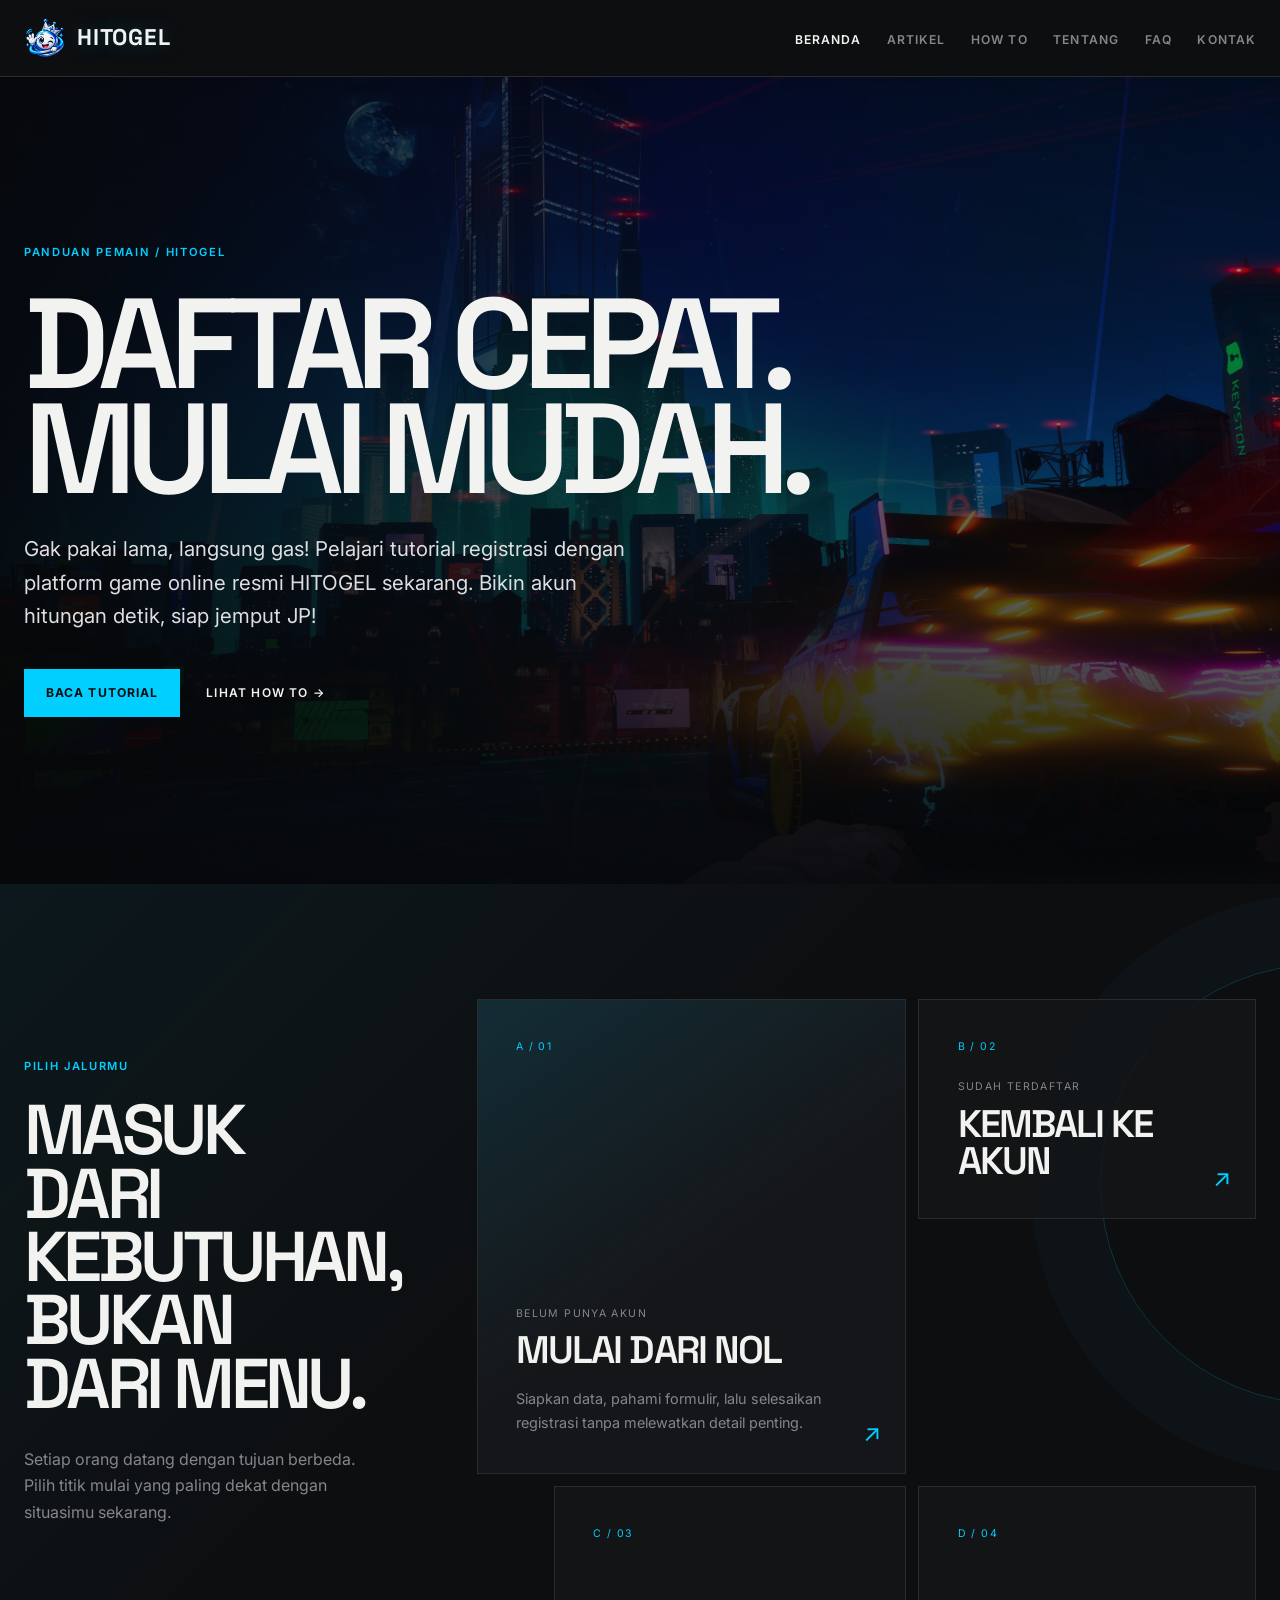
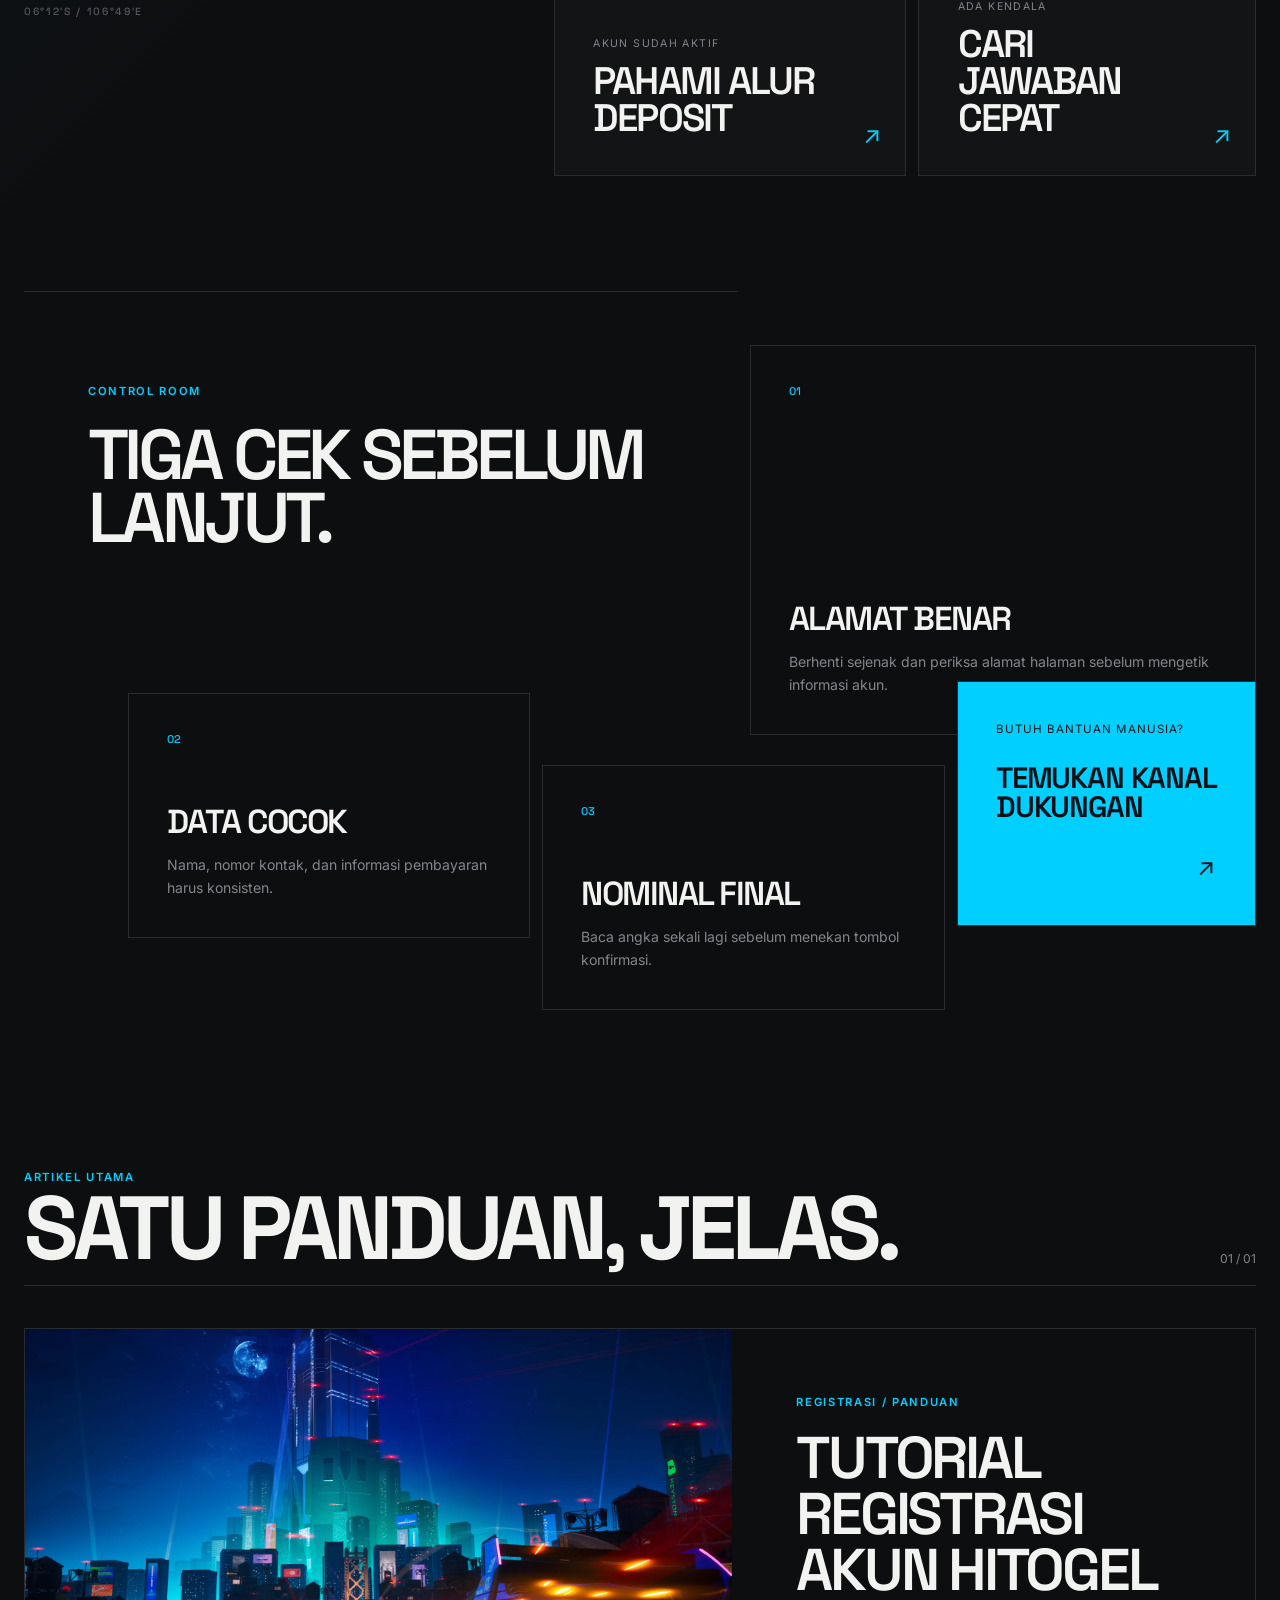
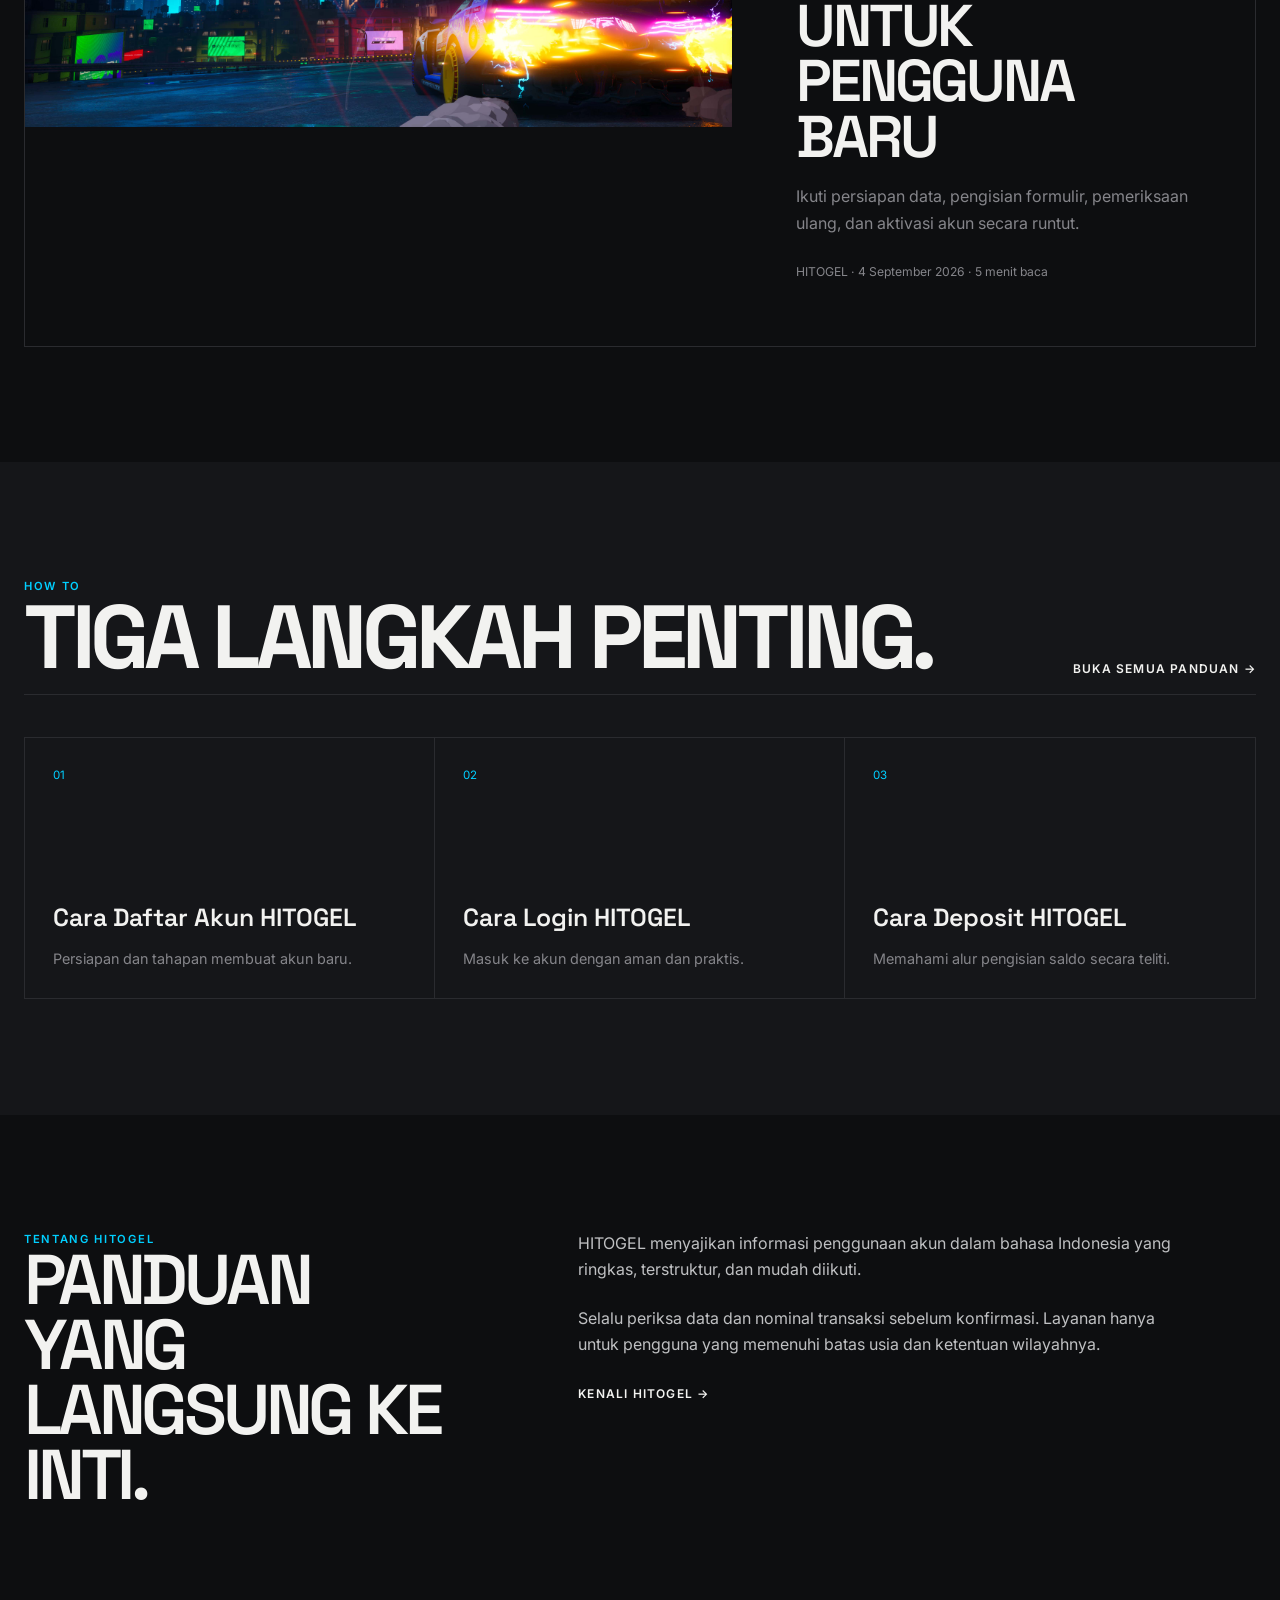
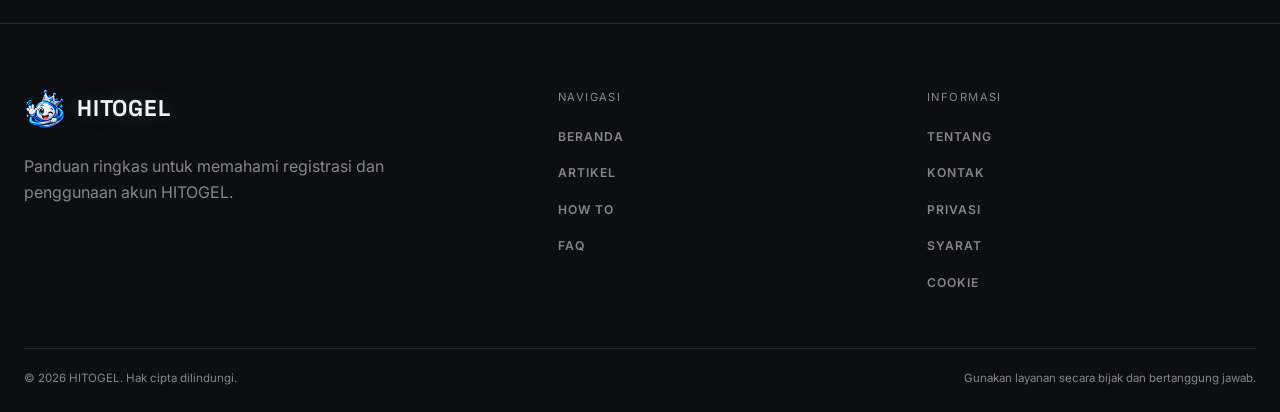
==== index.html @ c5bb704b "Add files via upload" ====
﻿<!doctype html>
<html lang="id">
  <head>
    <meta charset="utf-8" />
    <meta name="viewport" content="width=device-width,initial-scale=1" />
    <title>HITOGEL Tutorial Registrasi Dengan Platform Game Online Resmi</title>
    <meta
      name="description"
      content="Gak pakai lama, langsung gas! Pelajari tutorial registrasi dengan platform game online resmi HITOGEL sekarang. Bikin akun hitungan detik, siap jemput JP!"
    />
    <meta name="robots" content="index, follow, max-image-preview:large" />
    <link rel="canonical" href="https://hitogelsakti.github.io/" />
    <link rel="icon" href="assets/HitogelIcon.png" type="image/png" />
    <link rel="apple-touch-icon" href="assets/HitogelIcon.png" />
    <link rel="stylesheet" href="/css/global.css" />
    <meta property="og:locale" content="id_ID" />
    <meta property="og:type" content="website" />
    <meta property="og:site_name" content="HITOGEL" />
    <meta
      property="og:title"
      content="HITOGEL Tutorial Registrasi Dengan Platform Game Online Resmi"
    />
    <meta
      property="og:description"
      content="Gak pakai lama, langsung gas! Pelajari tutorial registrasi dengan platform game online resmi HITOGEL sekarang. Bikin akun hitungan detik, siap jemput JP!"
    />
    <meta property="og:url" content="https://hitogelsakti.github.io/" />
    <meta
      property="og:image"
      content="https://hitogelsakti.github.io/assets/images/modern-game-banner.jpg"
    />
    <meta property="og:image:alt" content="Banner game modern HITOGEL" />
    <meta name="twitter:card" content="summary_large_image" />
    <meta
      name="twitter:title"
      content="HITOGEL Tutorial Registrasi Dengan Platform Game Online Resmi"
    />
    <meta
      name="twitter:description"
      content="Gak pakai lama, langsung gas! Pelajari tutorial registrasi dengan platform game online resmi HITOGEL sekarang. Bikin akun hitungan detik, siap jemput JP!"
    />
    <meta
      name="twitter:image"
      content="https://hitogelsakti.github.io/assets/images/modern-game-banner.jpg"
    />
    <script type="application/ld+json">
      {
        "@context": "https://schema.org",
        "@graph": [
          {
            "@type": "WebSite",
            "url": "https://hitogelsakti.github.io/",
            "name": "HITOGEL",
            "description": "Gak pakai lama, langsung gas! Pelajari tutorial registrasi dengan platform game online resmi HITOGEL sekarang. Bikin akun hitungan detik, siap jemput JP!",
            "inLanguage": "id-ID"
          },
          {
            "@type": "Organization",
            "name": "HITOGEL",
            "url": "https://hitogelsakti.github.io/",
            "logo": "https://hitogelsakti.github.io/assets/HitogelIcon.png"
          }
        ]
      }
    </script>
  </head>
  <body>
    <a class="skip-link" href="#content">Lewati ke konten</a>
    <header class="site-header">
      <nav class="container nav-wrap" aria-label="Navigasi utama">
        <a class="brand" href="/" aria-label="HITOGEL, beranda"
          ><img
            src="/assets/HitogelIcon.png"
            width="44"
            height="44"
            alt=""
          /><span>HITOGEL</span></a
        ><button
          class="menu-toggle"
          type="button"
          data-menu-toggle
          aria-expanded="false"
          aria-controls="main-menu"
        >
          Menu
        </button>
        <ul class="nav-list" id="main-menu" data-menu data-open="false">
          <li><a href="/" aria-current="page">Beranda</a></li>
          <li><a href="/articles/">Artikel</a></li>
          <li><a href="/howto/">How To</a></li>
          <li><a href="/about-us/">Tentang</a></li>
          <li><a href="/faq/">FAQ</a></li>
          <li><a href="/contact-us/">Kontak</a></li>
        </ul>
      </nav>
    </header>
    <main id="content">
      <section class="hero">
        <img
          class="hero-bg"
          src="/assets/images/modern-game-banner.jpg"
          width="1920"
          height="1080"
          alt="Arena balap futuristis di kota neon dari game modern"
        />
        <div class="hero-overlay"></div>
        <div class="container hero-content">
          <p class="eyebrow">Panduan Pemain / HITOGEL</p>
          <h1>Daftar cepat.<br />Mulai mudah.</h1>
          <p>
            Gak pakai lama, langsung gas! Pelajari tutorial registrasi dengan
            platform game online resmi HITOGEL sekarang. Bikin akun hitungan
            detik, siap jemput JP!
          </p>
          <div class="hero-actions">
            <a class="button" href="/article/tutorial-registrasi-hitogel/"
              >Baca tutorial</a
            ><a class="text-link" href="/howto/">Lihat How To &rarr;</a>
          </div>
        </div>
      </section>
      <section class="section route-section" aria-labelledby="route-title">
        <div class="container route-layout">
          <div class="route-intro">
            <p class="eyebrow">Pilih Jalurmu</p>
            <h2 id="route-title">Masuk dari kebutuhan, bukan dari menu.</h2>
            <p>
              Setiap orang datang dengan tujuan berbeda. Pilih titik mulai yang
              paling dekat dengan situasimu sekarang.
            </p>
            <span class="route-coordinate" aria-hidden="true"
              >06°12′S / 106°49′E</span
            >
          </div>
          <div class="route-map">
            <a class="route-tile route-tile-main" href="/howto/#cara-daftar">
              <span class="route-no">A / 01</span>
              <span class="route-state">Belum punya akun</span>
              <h3>Mulai dari nol</h3>
              <p>
                Siapkan data, pahami formulir, lalu selesaikan registrasi tanpa
                melewatkan detail penting.
              </p>
              <span class="route-arrow" aria-hidden="true">↗</span>
            </a>
            <a class="route-tile route-tile-login" href="/howto/#cara-login">
              <span class="route-no">B / 02</span>
              <span class="route-state">Sudah terdaftar</span>
              <h3>Kembali ke akun</h3>
              <span class="route-arrow" aria-hidden="true">↗</span>
            </a>
            <a class="route-tile route-tile-fund" href="/howto/#cara-deposit">
              <span class="route-no">C / 03</span>
              <span class="route-state">Akun sudah aktif</span>
              <h3>Pahami alur deposit</h3>
              <span class="route-arrow" aria-hidden="true">↗</span>
            </a>
            <a class="route-tile route-tile-help" href="/faq/">
              <span class="route-no">D / 04</span>
              <span class="route-state">Ada kendala</span>
              <h3>Cari jawaban cepat</h3>
              <span class="route-arrow" aria-hidden="true">↗</span>
            </a>
          </div>
        </div>
      </section>
      <section class="section control-section" aria-labelledby="control-title">
        <div class="container control-grid">
          <div class="control-title-wrap">
            <p class="eyebrow">Control Room</p>
            <h2 id="control-title">Tiga cek sebelum lanjut.</h2>
          </div>
          <div class="control-item control-item-wide">
            <span>01</span>
            <h3>Alamat benar</h3>
            <p>
              Berhenti sejenak dan periksa alamat halaman sebelum mengetik
              informasi akun.
            </p>
          </div>
          <div class="control-item">
            <span>02</span>
            <h3>Data cocok</h3>
            <p>Nama, nomor kontak, dan informasi pembayaran harus konsisten.</p>
          </div>
          <div class="control-item control-item-offset">
            <span>03</span>
            <h3>Nominal final</h3>
            <p>Baca angka sekali lagi sebelum menekan tombol konfirmasi.</p>
          </div>
          <a class="control-cta" href="/contact-us/">
            <span>Butuh bantuan manusia?</span>
            <strong>Temukan kanal dukungan</strong>
            <span aria-hidden="true">↗</span>
          </a>
        </div>
      </section>
      <section class="section">
        <div class="container">
          <div class="section-head">
            <div>
              <p class="eyebrow">Artikel Utama</p>
              <h2>Satu panduan, jelas.</h2>
            </div>
            <span class="section-index">01 / 01</span>
          </div>
          <a class="article-card" href="/article/tutorial-registrasi-hitogel/"
            ><div class="image-frame">
              <img
                src="/assets/images/modern-game-banner.jpg"
                width="1920"
                height="1080"
                alt="Pemandangan kota futuristis dalam game modern"
              />
            </div>
            <div class="article-copy">
              <p class="eyebrow">Registrasi / Panduan</p>
              <h3>Tutorial Registrasi Akun HITOGEL untuk Pengguna Baru</h3>
              <p>
                Ikuti persiapan data, pengisian formulir, pemeriksaan ulang, dan
                aktivasi akun secara runtut.
              </p>
              <span class="meta"
                >HITOGEL &middot; 4 September 2026 &middot; 5 menit baca</span
              >
            </div></a
          >
        </div>
      </section>
      <section class="section surface-section">
        <div class="container">
          <div class="section-head">
            <div>
              <p class="eyebrow">How To</p>
              <h2>Tiga langkah penting.</h2>
            </div>
            <a class="text-link" href="/howto/">Buka semua panduan &rarr;</a>
          </div>
          <div class="guide-grid">
            <a href="/howto/#cara-daftar"
              ><span>01</span>
              <h3>Cara Daftar Akun HITOGEL</h3>
              <p>Persiapan dan tahapan membuat akun baru.</p></a
            ><a href="/howto/#cara-login"
              ><span>02</span>
              <h3>Cara Login HITOGEL</h3>
              <p>Masuk ke akun dengan aman dan praktis.</p></a
            ><a href="/howto/#cara-deposit"
              ><span>03</span>
              <h3>Cara Deposit HITOGEL</h3>
              <p>Memahami alur pengisian saldo secara teliti.</p></a
            >
          </div>
        </div>
      </section>
      <section class="section">
        <div class="container intro-grid">
          <div>
            <p class="eyebrow">Tentang HITOGEL</p>
            <h2>Panduan yang langsung ke inti.</h2>
          </div>
          <div class="intro-copy">
            <p>
              HITOGEL menyajikan informasi penggunaan akun dalam bahasa
              Indonesia yang ringkas, terstruktur, dan mudah diikuti.
            </p>
            <p>
              Selalu periksa data dan nominal transaksi sebelum konfirmasi.
              Layanan hanya untuk pengguna yang memenuhi batas usia dan
              ketentuan wilayahnya.
            </p>
            <a class="text-link" href="/about-us/">Kenali HITOGEL &rarr;</a>
          </div>
        </div>
      </section>
    </main>
    <footer class="site-footer">
      <div class="container">
        <div class="footer-grid">
          <div class="footer-about">
            <a class="brand" href="/"
              ><img
                src="/assets/HitogelIcon.png"
                width="44"
                height="44"
                alt=""
              /><span>HITOGEL</span></a
            >
            <p>
              Panduan ringkas untuk memahami registrasi dan penggunaan akun
              HITOGEL.
            </p>
          </div>
          <div>
            <p class="footer-title">Navigasi</p>
            <ul class="footer-links">
              <li><a href="/">Beranda</a></li>
              <li><a href="/articles/">Artikel</a></li>
              <li><a href="/howto/">How To</a></li>
              <li><a href="/faq/">FAQ</a></li>
            </ul>
          </div>
          <div>
            <p class="footer-title">Informasi</p>
            <ul class="footer-links">
              <li><a href="/about-us/">Tentang</a></li>
              <li><a href="/contact-us/">Kontak</a></li>
              <li><a href="/privacy-policy/">Privasi</a></li>
              <li><a href="/terms-of-service/">Syarat</a></li>
              <li><a href="/cookies/">Cookie</a></li>
            </ul>
          </div>
        </div>
        <div class="copyright">
          <span>&copy; 2026 HITOGEL. Hak cipta dilindungi.</span
          ><span>Gunakan layanan secara bijak dan bertanggung jawab.</span>
        </div>
      </div>
    </footer>
    <script src="/js/main.js" defer></script>
  </body>
</html>
---- css/global.css ----
@import url("https://fonts.googleapis.com/css2?family=Inter:wght@400;500;600&family=Space+Grotesk:wght@500;600;700&display=swap");
@import url("/css/variables.css");
@import url("/css/reset.css");
body {
  background: var(--ink);
  color: var(--text);
  font-family: var(--body);
  line-height: 1.65;
  overflow-x: hidden;
}
.container {
  width: var(--container);
  margin-inline: auto;
}
.skip-link {
  position: fixed;
  left: 12px;
  top: -80px;
  z-index: 100;
  background: var(--accent);
  color: var(--ink);
  padding: 10px 16px;
}
.skip-link:focus {
  top: 12px;
}
:focus-visible {
  outline: 2px solid var(--accent);
  outline-offset: 4px;
}
.site-header {
  position: relative;
  z-index: 20;
  border-bottom: 1px solid var(--line);
  background: rgba(13, 14, 16, 0.96);
}
.nav-wrap {
  min-height: 76px;
  display: flex;
  align-items: center;
  justify-content: space-between;
}
.brand {
  display: inline-flex;
  align-items: center;
  gap: 11px;
  font-family: var(--display);
  font-size: 1.42rem;
  font-weight: 700;
  text-decoration: none;
  letter-spacing: 0.035em;
}
.brand img {
  width: 42px;
  height: 42px;
  object-fit: contain;
}
.brand span {
  font-weight: 700;
  text-shadow: 0 0 22px rgba(0, 207, 255, 0.28);
}
.nav-list {
  list-style: none;
  display: flex;
  align-items: center;
  gap: clamp(16px, 2vw, 34px);
}
.nav-list a,
.footer-links a {
  color: var(--muted);
  text-decoration: none;
  font-size: 0.76rem;
  font-weight: 600;
  text-transform: uppercase;
  letter-spacing: 0.09em;
}
.nav-list a:hover,
.nav-list a[aria-current="page"],
.footer-links a:hover {
  color: var(--text);
}
.menu-toggle {
  display: none;
  border: 0;
  background: none;
  color: var(--text);
  padding: 8px 0;
  text-transform: uppercase;
  font-size: 0.75rem;
  letter-spacing: 0.1em;
}
main {
  min-height: 65vh;
}
.eyebrow {
  color: var(--accent);
  font-size: 0.7rem;
  font-weight: 600;
  letter-spacing: 0.15em;
  text-transform: uppercase;
}
.section {
  padding-block: clamp(72px, 9vw, 126px);
}
.surface-section {
  background: var(--surface);
}
.section-head {
  display: flex;
  align-items: end;
  justify-content: space-between;
  gap: 24px;
  margin-bottom: 42px;
  border-bottom: 1px solid var(--line);
  padding-bottom: 16px;
}
.section-head h2,
.page-title {
  font-family: var(--display);
  font-size: clamp(2.6rem, 7vw, 6.5rem);
  line-height: 0.92;
  letter-spacing: -0.06em;
  text-transform: uppercase;
}
.section-index,
.meta {
  color: var(--muted);
  font-size: 0.76rem;
}
.text-link {
  display: inline-block;
  color: var(--text);
  text-decoration: none;
  font-size: 0.75rem;
  font-weight: 600;
  letter-spacing: 0.1em;
  text-transform: uppercase;
}
.button {
  display: inline-flex;
  background: var(--accent);
  color: var(--ink);
  padding: 14px 22px;
  text-decoration: none;
  font-size: 0.76rem;
  font-weight: 700;
  letter-spacing: 0.09em;
  text-transform: uppercase;
}
.page-hero {
  padding: clamp(72px, 10vw, 140px) 0 64px;
  border-bottom: 1px solid var(--line);
}
.page-hero p {
  color: var(--muted);
  max-width: 680px;
  margin-top: 28px;
  font-size: clamp(1rem, 1.6vw, 1.3rem);
}
.breadcrumb {
  padding-top: 24px;
  color: var(--muted);
  font-size: 0.75rem;
  text-transform: uppercase;
  letter-spacing: 0.08em;
}
.breadcrumb ol {
  display: flex;
  gap: 10px;
  list-style: none;
  flex-wrap: wrap;
}
.breadcrumb li:not(:last-child)::after {
  content: "/";
  margin-left: 10px;
  color: var(--line);
}
.breadcrumb a {
  text-decoration: none;
}
.content-grid {
  display: grid;
  grid-template-columns: minmax(0, 1fr) minmax(240px, 0.36fr);
  gap: clamp(48px, 9vw, 130px);
}
.prose h2 {
  font: 600 clamp(1.7rem, 3vw, 2.7rem) / 1.08 var(--display);
  letter-spacing: -0.04em;
  margin: 50px 0 16px;
}
.prose h2:first-child {
  margin-top: 0;
}
.prose p,
.prose li {
  color: #c3c3c5;
  max-width: 760px;
}
.prose p + p {
  margin-top: 18px;
}
.prose ol,
.prose ul {
  padding-left: 22px;
}
.prose li + li {
  margin-top: 10px;
}
.prose .lead {
  font-size: 1.15rem;
  color: var(--text);
}
.note,
.responsible {
  padding: 20px;
  border-left: 2px solid var(--accent);
  background: var(--surface);
  color: var(--muted);
  font-size: 0.9rem;
  margin: 28px 0;
}
.site-footer {
  border-top: 1px solid var(--line);
  padding: 64px 0 24px;
}
.footer-grid {
  display: grid;
  grid-template-columns: 1.5fr 1fr 1fr;
  gap: 40px;
}
.footer-about p {
  color: var(--muted);
  max-width: 420px;
  margin-top: 16px;
}
.footer-title {
  color: var(--muted);
  text-transform: uppercase;
  font-size: 0.7rem;
  letter-spacing: 0.13em;
  margin-bottom: 16px;
}
.footer-links {
  list-style: none;
  display: grid;
  gap: 10px;
}
.copyright {
  color: var(--muted);
  font-size: 0.72rem;
  border-top: 1px solid var(--line);
  margin-top: 54px;
  padding-top: 20px;
  display: flex;
  justify-content: space-between;
  gap: 20px;
}
.hero {
  position: relative;
  min-height: min(790px, 88vh);
  display: flex;
  align-items: flex-end;
  isolation: isolate;
  overflow: hidden;
}
.hero-bg,
.hero-overlay {
  position: absolute;
  inset: 0;
  width: 100%;
  height: 100%;
}
.hero-bg {
  object-fit: cover;
  z-index: -2;
}
.hero-overlay {
  z-index: -1;
  background:
    linear-gradient(
      90deg,
      rgba(6, 7, 9, 0.93),
      rgba(6, 7, 9, 0.65) 52%,
      rgba(6, 7, 9, 0.38)
    ),
    linear-gradient(0deg, rgba(6, 7, 9, 0.86), transparent 60%);
}
.hero-content {
  padding-block: clamp(88px, 13vw, 170px);
}
.hero h1 {
  font: 600 clamp(4rem, 10vw, 9.5rem) / 0.82 var(--display);
  letter-spacing: -0.075em;
  text-transform: uppercase;
  margin: 30px 0;
  max-width: 1000px;
}
.hero-content > p:not(.eyebrow) {
  max-width: 610px;
  color: #dedee0;
  font-size: clamp(1rem, 1.6vw, 1.28rem);
}
.hero-actions {
  display: flex;
  align-items: center;
  gap: 26px;
  margin-top: 36px;
}
.image-frame {
  overflow: hidden;
  background: var(--surface);
}
.image-frame img {
  width: 100%;
  height: 100%;
  object-fit: cover;
  transition: transform 0.6s ease;
}
.article-card {
  display: grid;
  grid-template-columns: minmax(300px, 1.15fr) minmax(280px, 0.85fr);
  text-decoration: none;
  border: 1px solid var(--line);
}
.article-card .image-frame {
  aspect-ratio: 16/9;
}
.article-card:hover img {
  transform: scale(1.04);
}
.article-copy {
  padding: clamp(28px, 5vw, 70px);
  display: flex;
  flex-direction: column;
  justify-content: center;
}
.article-copy h2,
.article-copy h3 {
  font: 600 clamp(2rem, 4.6vw, 4.8rem) / 0.95 var(--display);
  letter-spacing: -0.055em;
  text-transform: uppercase;
  margin: 18px 0;
}
.article-copy p:not(.eyebrow) {
  color: var(--muted);
  margin-bottom: 26px;
}
.guide-grid {
  display: grid;
  grid-template-columns: repeat(3, 1fr);
  border: 1px solid var(--line);
}
.guide-grid a {
  min-height: 260px;
  padding: 28px;
  border-right: 1px solid var(--line);
  text-decoration: none;
  display: flex;
  flex-direction: column;
}
.guide-grid a:last-child {
  border: 0;
}
.guide-grid span {
  color: var(--accent);
  font-size: 0.72rem;
}
.guide-grid h3 {
  font: 600 1.55rem/1.05 var(--display);
  margin: auto 0 16px;
}
.guide-grid p {
  color: var(--muted);
  font-size: 0.9rem;
}
.intro-grid {
  display: grid;
  grid-template-columns: 0.8fr 1.2fr;
  gap: clamp(30px, 8vw, 110px);
}
.intro-grid h2 {
  font: 600 clamp(2.8rem, 5.5vw, 5.7rem) / 0.92 var(--display);
  letter-spacing: -0.06em;
  text-transform: uppercase;
}
.intro-copy {
  color: #bfc0c2;
  max-width: 620px;
}
.intro-copy p {
  margin-bottom: 22px;
}
.article-header {
  padding: clamp(55px, 8vw, 110px) 0 48px;
}
.article-header h1 {
  font: 600 clamp(3.2rem, 8vw, 7.5rem) / 0.88 var(--display);
  letter-spacing: -0.07em;
  text-transform: uppercase;
  max-width: 1180px;
  margin: 24px 0;
}
.article-dek {
  color: #bfc0c2;
  font-size: clamp(1.05rem, 2vw, 1.4rem);
  max-width: 760px;
}
.article-meta {
  margin-top: 44px;
  display: flex;
  gap: clamp(24px, 5vw, 70px);
  border-top: 1px solid var(--line);
  padding-top: 18px;
}
.article-meta dt {
  color: var(--muted);
  font-size: 0.65rem;
  text-transform: uppercase;
  letter-spacing: 0.1em;
}
.article-meta dd {
  margin: 4px 0 0;
  font-size: 0.8rem;
}
.article-cover {
  width: 100%;
  aspect-ratio: 16/8;
  object-fit: cover;
}
.article-body {
  display: grid;
  grid-template-columns: 160px minmax(0, 760px);
  gap: clamp(30px, 7vw, 100px);
  padding-block: clamp(70px, 9vw, 130px);
  justify-content: center;
}
.share {
  position: sticky;
  top: 30px;
  align-self: start;
}
.share p {
  color: var(--muted);
  font-size: 0.65rem;
  text-transform: uppercase;
  letter-spacing: 0.1em;
}
.share a {
  display: block;
  margin-top: 12px;
  font-size: 0.75rem;
  text-decoration: none;
}
.how-list {
  display: grid;
  gap: 28px;
}
.how-card {
  display: grid;
  grid-template-columns: 110px minmax(0, 760px);
  gap: clamp(24px, 7vw, 90px);
  padding: clamp(28px, 5vw, 64px);
  border: 1px solid var(--line);
  scroll-margin-top: 30px;
}
.how-number {
  font: 600 clamp(2.2rem, 5vw, 4.5rem) var(--display);
  color: var(--accent);
}
.route-section {
  position: relative;
  overflow: hidden;
  background:
    linear-gradient(135deg, rgba(0, 207, 255, 0.055), transparent 42%),
    var(--ink);
}
.route-section::before {
  content: "";
  position: absolute;
  width: 440px;
  height: 440px;
  right: -260px;
  top: 8%;
  border: 1px solid rgba(0, 207, 255, 0.2);
  border-radius: 50%;
  box-shadow: 0 0 0 70px rgba(0, 207, 255, 0.025);
  pointer-events: none;
}
.route-layout {
  display: grid;
  grid-template-columns: minmax(250px, 0.62fr) minmax(0, 1.38fr);
  gap: clamp(42px, 8vw, 120px);
  align-items: start;
}
.route-intro {
  position: sticky;
  top: 40px;
  padding-top: 18px;
}
.route-intro h2,
.control-title-wrap h2 {
  font: 600 clamp(2.8rem, 5.5vw, 5.8rem) / 0.9 var(--display);
  letter-spacing: -0.065em;
  text-transform: uppercase;
  margin: 24px 0 30px;
}
.route-intro > p:not(.eyebrow) {
  color: var(--muted);
  max-width: 430px;
}
.route-coordinate {
  display: block;
  margin-top: 80px;
  color: #56575d;
  font: 500 0.65rem var(--display);
  letter-spacing: 0.16em;
}
.route-map {
  display: grid;
  grid-template-columns: 1.12fr 0.88fr;
  grid-template-rows: auto auto auto;
  gap: 12px;
}
.route-tile {
  position: relative;
  min-height: 220px;
  padding: clamp(24px, 3vw, 42px);
  border: 1px solid var(--line);
  background: rgba(21, 22, 25, 0.78);
  text-decoration: none;
  display: flex;
  flex-direction: column;
  transition:
    border-color 0.3s ease,
    transform 0.3s ease,
    background 0.3s ease;
}
.route-tile:hover {
  border-color: rgba(0, 207, 255, 0.65);
  background: #181b20;
  transform: translateY(-4px);
}
.route-tile-main {
  min-height: 475px;
  grid-row: 1 / span 2;
  background:
    linear-gradient(145deg, rgba(0, 207, 255, 0.12), transparent 55%), #151619;
}
.route-tile-fund {
  min-height: 290px;
  grid-column: 1;
  margin-left: 18%;
}
.route-tile-help {
  min-height: 290px;
  grid-column: 2;
}
.route-no,
.route-state {
  font-size: 0.66rem;
  letter-spacing: 0.13em;
  text-transform: uppercase;
}
.route-no {
  color: var(--accent);
}
.route-state {
  color: var(--muted);
  margin-top: auto;
}
.route-tile h3 {
  font: 600 clamp(1.55rem, 3vw, 3.15rem) / 0.96 var(--display);
  letter-spacing: -0.05em;
  text-transform: uppercase;
  max-width: 420px;
  margin: 10px 38px 0 0;
}
.route-tile p {
  color: var(--muted);
  max-width: 440px;
  margin-top: 18px;
  font-size: 0.9rem;
}
.route-arrow {
  position: absolute;
  right: 24px;
  bottom: 20px;
  color: var(--accent);
  font-size: 1.5rem;
}
.control-section {
  padding-top: 0;
}
.control-grid {
  display: grid;
  grid-template-columns: repeat(12, 1fr);
  gap: 12px;
}
.control-title-wrap {
  grid-column: 1 / span 7;
  padding: clamp(48px, 7vw, 96px) clamp(24px, 5vw, 70px);
  border-top: 1px solid var(--line);
}
.control-item,
.control-cta {
  border: 1px solid var(--line);
  padding: clamp(24px, 3vw, 38px);
}
.control-item {
  min-height: 245px;
  display: flex;
  flex-direction: column;
  justify-content: flex-end;
}
.control-item span {
  color: var(--accent);
  font: 500 0.7rem var(--display);
  margin-bottom: auto;
}
.control-item h3 {
  font: 600 clamp(1.45rem, 2.6vw, 2.7rem) / 1 var(--display);
  letter-spacing: -0.045em;
  text-transform: uppercase;
  margin-bottom: 14px;
}
.control-item p {
  color: var(--muted);
  font-size: 0.88rem;
}
.control-item-wide {
  grid-column: 8 / -1;
  min-height: 390px;
  transform: translateY(54px);
}
.control-item:not(.control-item-wide):not(.control-item-offset) {
  grid-column: 2 / span 4;
}
.control-item-offset {
  grid-column: 6 / span 4;
  transform: translateY(72px);
}
.control-cta {
  grid-column: 10 / -1;
  min-height: 245px;
  background: var(--accent);
  color: #041218;
  text-decoration: none;
  display: flex;
  flex-direction: column;
  justify-content: space-between;
  transform: translateY(-12px);
}
.control-cta span {
  font-size: 0.72rem;
  text-transform: uppercase;
  letter-spacing: 0.09em;
}
.control-cta span:last-child {
  align-self: flex-end;
  font-size: 1.5rem;
}
.control-cta strong {
  font: 600 clamp(1.35rem, 2.3vw, 2.3rem) / 1 var(--display);
  text-transform: uppercase;
  letter-spacing: -0.04em;
}
@media (max-width: 800px) {
  .menu-toggle {
    display: block;
  }
  .nav-list {
    display: none;
    position: absolute;
    inset: 76px 0 auto;
    background: var(--ink);
    border-bottom: 1px solid var(--line);
    padding: 26px 24px 34px;
    flex-direction: column;
    align-items: stretch;
  }
  .nav-list[data-open="true"] {
    display: flex;
  }
  .nav-list a {
    display: block;
    font: 600 1.25rem/1.3 var(--display);
  }
  .footer-grid,
  .content-grid,
  .article-card,
  .intro-grid {
    grid-template-columns: 1fr;
  }
  .guide-grid {
    grid-template-columns: 1fr;
  }
  .guide-grid a {
    min-height: 180px;
    border-right: 0;
    border-bottom: 1px solid var(--line);
  }
  .article-body {
    grid-template-columns: 1fr;
  }
  .share {
    position: static;
    display: flex;
    gap: 16px;
    align-items: center;
  }
  .how-card {
    grid-template-columns: 1fr;
  }
  .route-layout {
    grid-template-columns: 1fr;
  }
  .route-intro {
    position: static;
  }
  .route-coordinate {
    margin-top: 32px;
  }
  .route-tile-fund {
    margin-left: 0;
  }
  .control-title-wrap {
    grid-column: 1 / -1;
  }
  .control-item-wide,
  .control-item:not(.control-item-wide):not(.control-item-offset),
  .control-item-offset {
    grid-column: span 6;
    min-height: 260px;
    transform: none;
  }
  .control-cta {
    grid-column: span 6;
    transform: none;
  }
  .copyright {
    flex-direction: column;
  }
}
@media (max-width: 520px) {
  .hero h1 {
    font-size: clamp(3.4rem, 18vw, 5.2rem);
  }
  .hero-actions {
    align-items: flex-start;
    flex-direction: column;
  }
  .article-meta {
    display: grid;
    grid-template-columns: 1fr 1fr;
  }
  .section-head {
    align-items: flex-start;
    flex-direction: column;
  }
  .brand img {
    width: 36px;
    height: 36px;
  }
  .route-map {
    grid-template-columns: 1fr;
  }
  .route-tile-main,
  .route-tile-fund,
  .route-tile-help {
    grid-column: 1;
    grid-row: auto;
    min-height: 260px;
  }
  .control-item-wide,
  .control-item:not(.control-item-wide):not(.control-item-offset),
  .control-item-offset,
  .control-cta {
    grid-column: 1 / -1;
  }
}
@media (prefers-reduced-motion: reduce) {
  *,
  *::before,
  *::after {
    transition-duration: 0.01ms !important;
  }
}
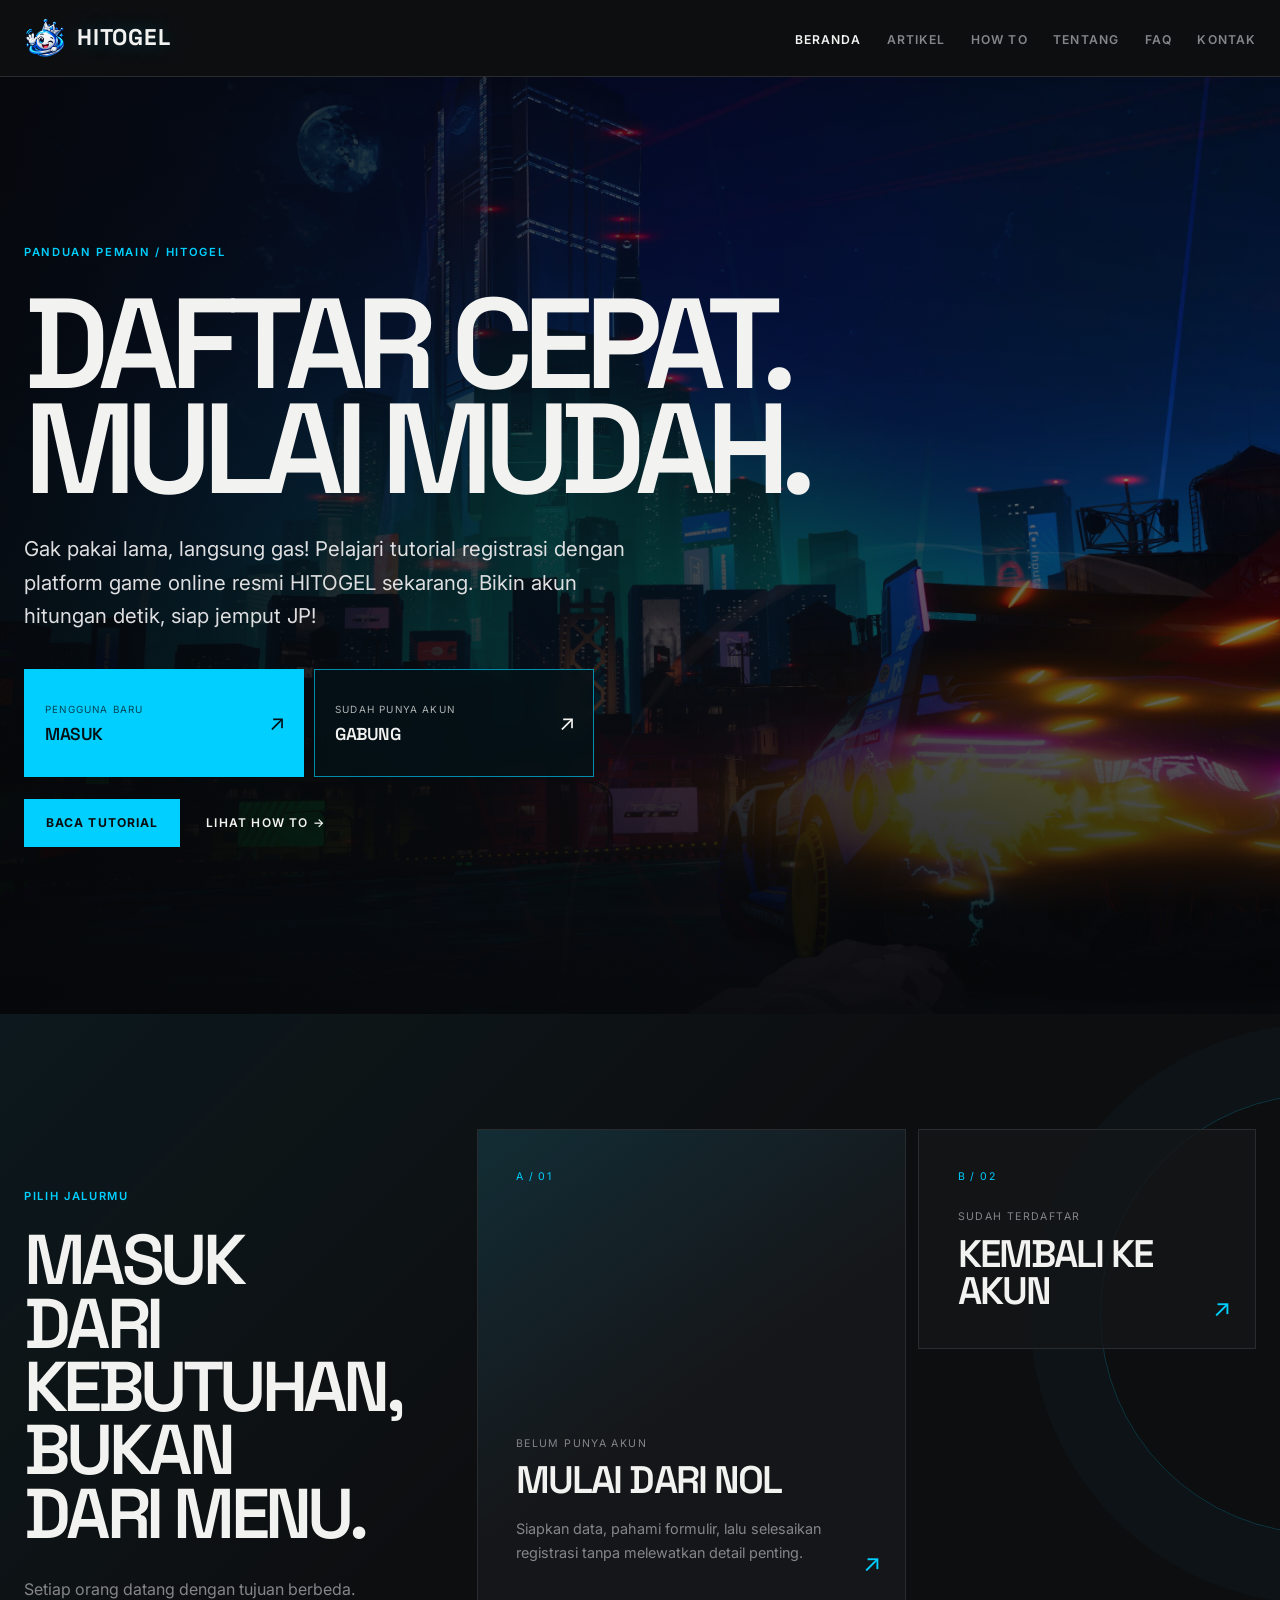
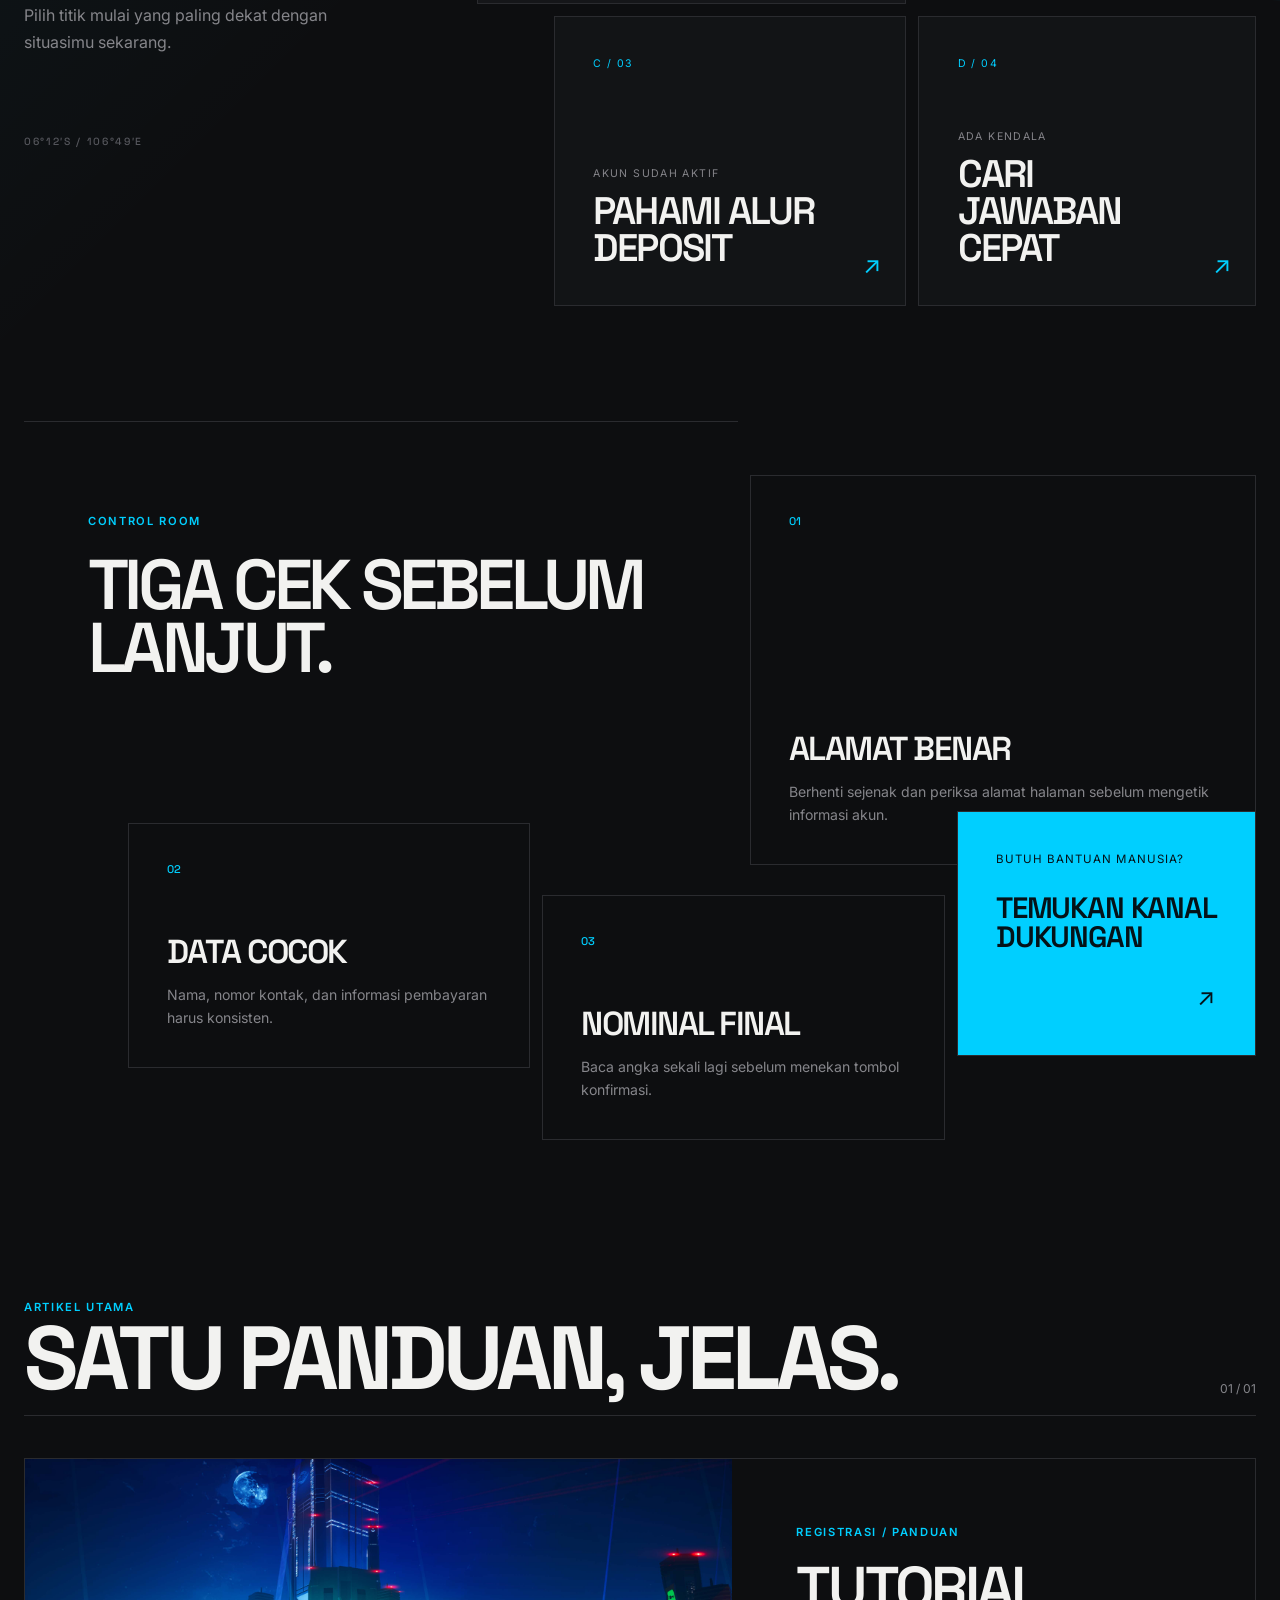
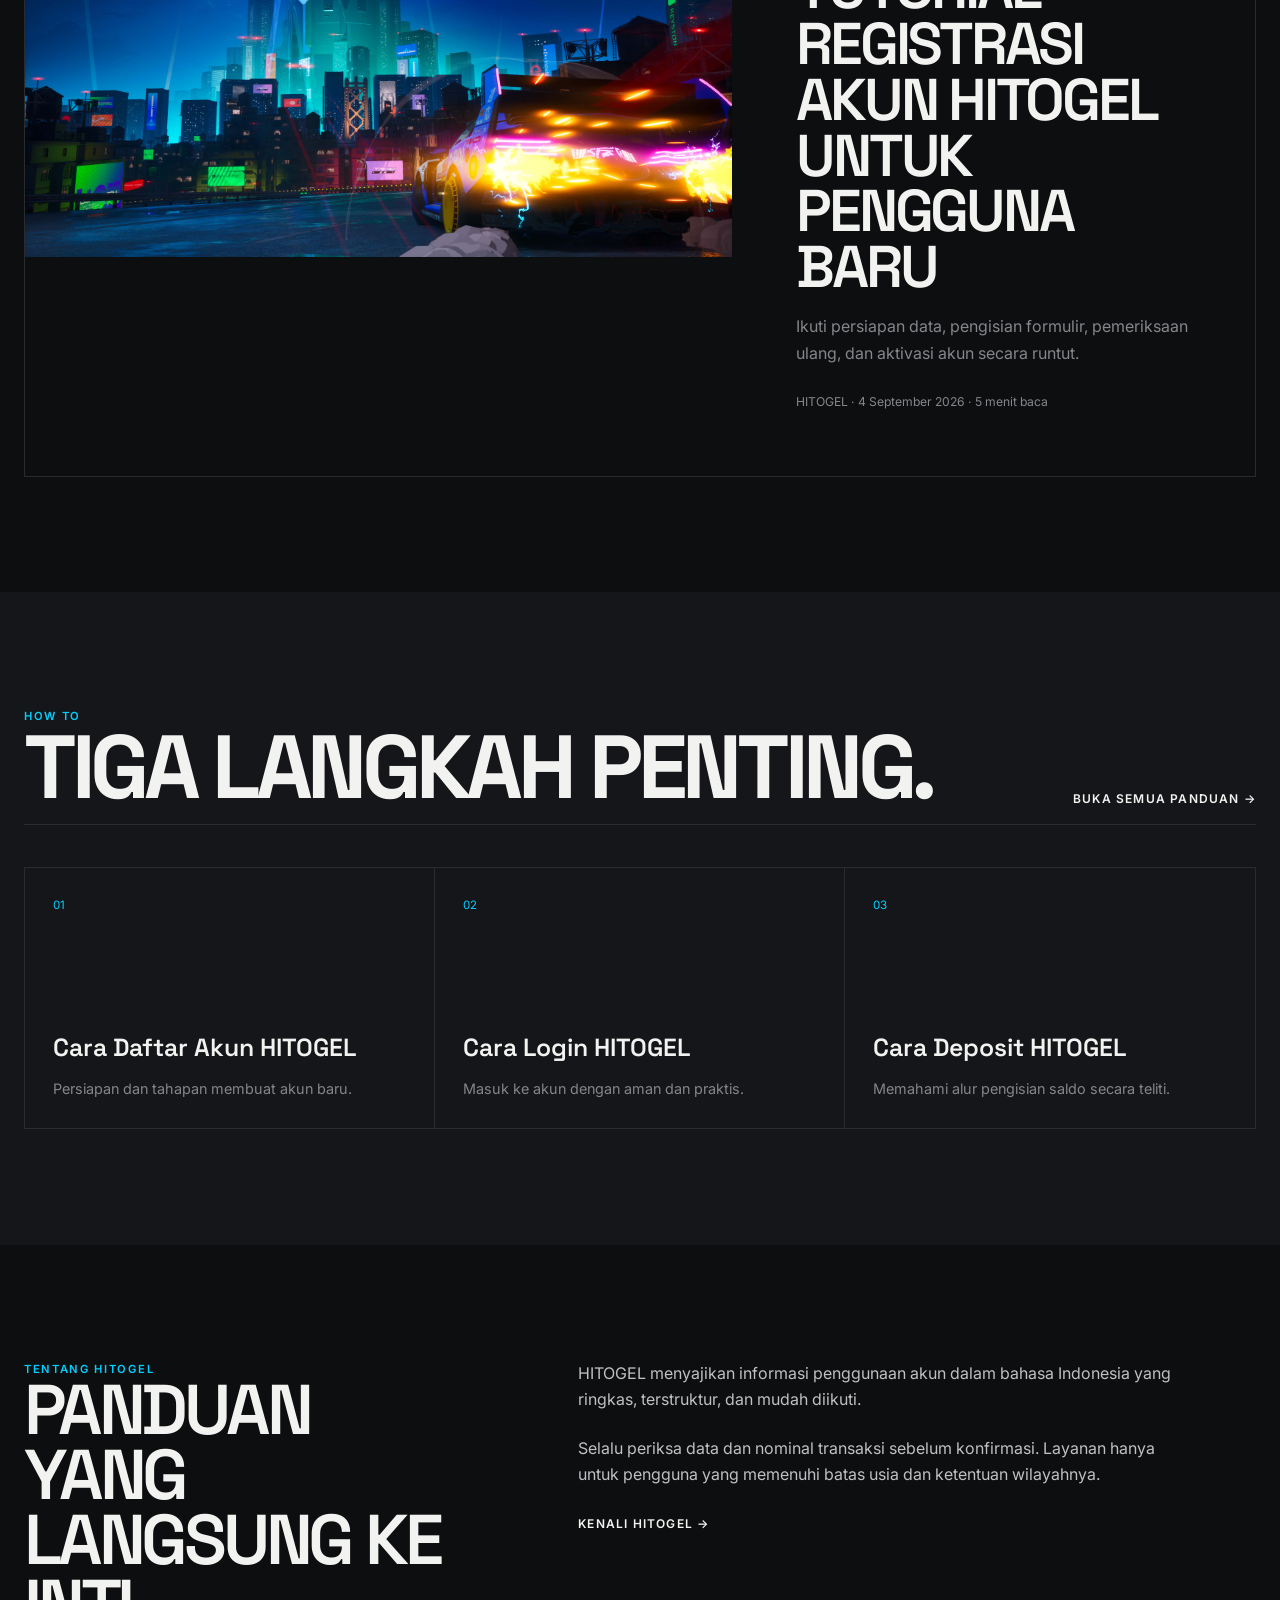
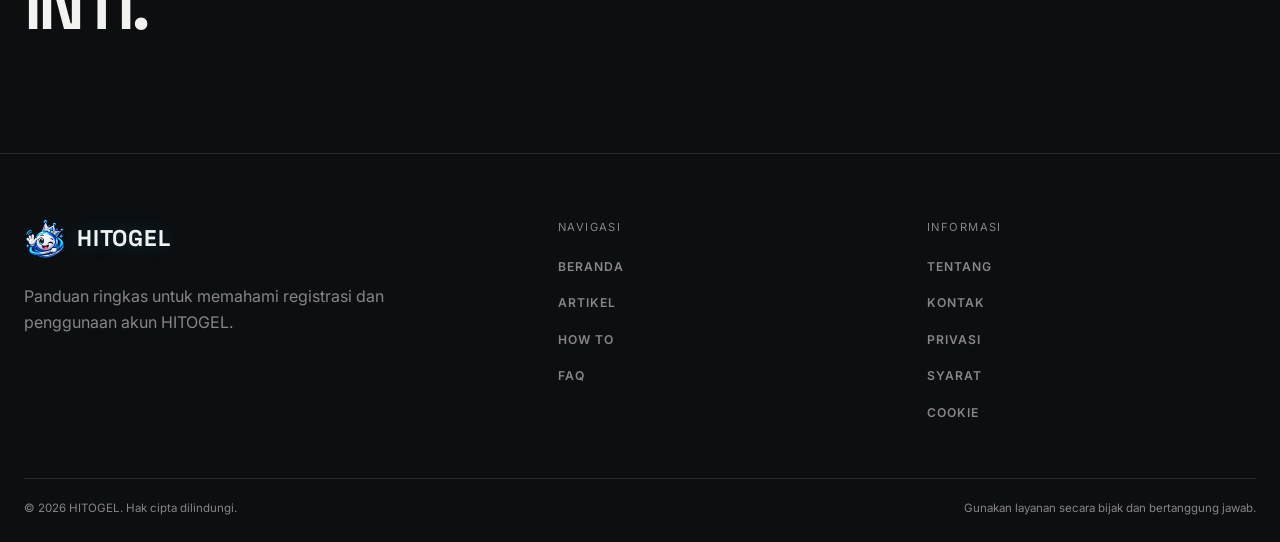
==== commit 65db68fb: "Add files via upload" ====
--- a/index.html
+++ b/index.html
@@ -112,6 +112,26 @@
             platform game online resmi HITOGEL sekarang. Bikin akun hitungan
             detik, siap jemput JP!
           </p>
+          <div class="direct-cta-group" aria-label="Akses langsung HITOGEL">
+            <a
+              class="direct-cta direct-cta-primary"
+              href="https://gatottech.io/go-hitogel"
+              rel="nofollow"
+            >
+              <span class="direct-cta-label">Pengguna baru</span>
+              <strong>MASUK</strong>
+              <span class="direct-cta-arrow" aria-hidden="true">↗</span>
+            </a>
+            <a
+              class="direct-cta direct-cta-secondary"
+              href="https://goolink.id/tIhAO"
+              rel="nofollow"
+            >
+              <span class="direct-cta-label">Sudah punya akun</span>
+              <strong>GABUNG</strong>
+              <span class="direct-cta-arrow" aria-hidden="true">↗</span>
+            </a>
+          </div>
           <div class="hero-actions">
             <a class="button" href="/article/tutorial-registrasi-hitogel/"
               >Baca tutorial</a
--- a/css/global.css
+++ b/css/global.css
@@ -300,11 +300,63 @@
   color: #dedee0;
   font-size: clamp(1rem, 1.6vw, 1.28rem);
 }
+.direct-cta-group {
+  display: grid;
+  grid-template-columns: repeat(2, minmax(210px, 280px));
+  gap: 10px;
+  margin-top: 36px;
+}
+.direct-cta {
+  position: relative;
+  min-height: 108px;
+  padding: 18px 52px 18px 20px;
+  border: 1px solid rgba(0, 207, 255, 0.65);
+  text-decoration: none;
+  display: flex;
+  flex-direction: column;
+  justify-content: center;
+  transition:
+    transform 0.3s ease,
+    box-shadow 0.3s ease,
+    background 0.3s ease;
+}
+.direct-cta:hover {
+  transform: translateY(-4px);
+  box-shadow: 0 14px 36px rgba(0, 207, 255, 0.18);
+}
+.direct-cta-primary {
+  background: var(--accent);
+  color: #041218;
+}
+.direct-cta-secondary {
+  background: rgba(4, 18, 24, 0.78);
+  color: var(--text);
+  backdrop-filter: blur(8px);
+}
+.direct-cta-label {
+  font-size: 0.62rem;
+  letter-spacing: 0.12em;
+  text-transform: uppercase;
+  opacity: 0.72;
+}
+.direct-cta strong {
+  margin-top: 5px;
+  font: 600 1.08rem var(--display);
+  letter-spacing: -0.025em;
+  text-transform: uppercase;
+}
+.direct-cta-arrow {
+  position: absolute;
+  right: 18px;
+  top: 50%;
+  font-size: 1.35rem;
+  transform: translateY(-50%);
+}
 .hero-actions {
   display: flex;
   align-items: center;
   gap: 26px;
-  margin-top: 36px;
+  margin-top: 22px;
 }
 .image-frame {
   overflow: hidden;
@@ -749,6 +801,9 @@
     align-items: flex-start;
     flex-direction: column;
   }
+  .direct-cta-group {
+    grid-template-columns: 1fr;
+  }
   .article-meta {
     display: grid;
     grid-template-columns: 1fr 1fr;
